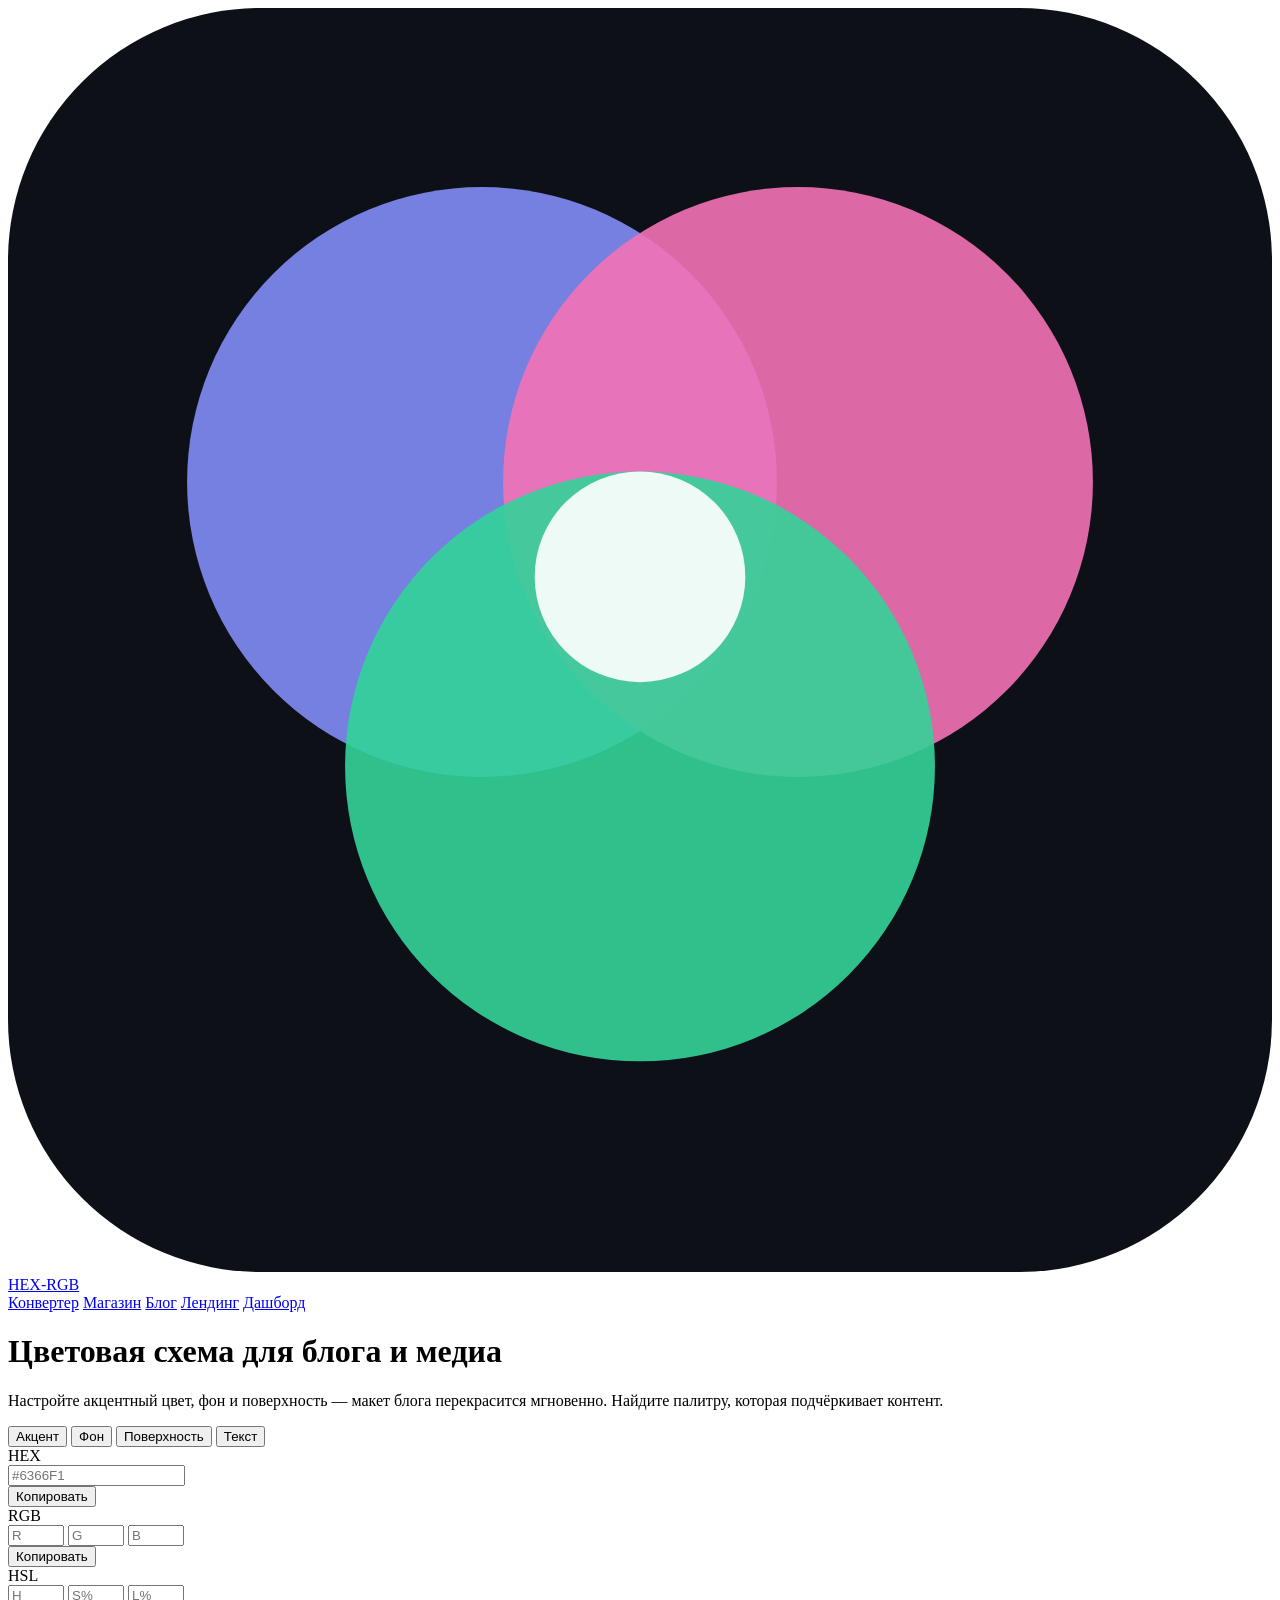
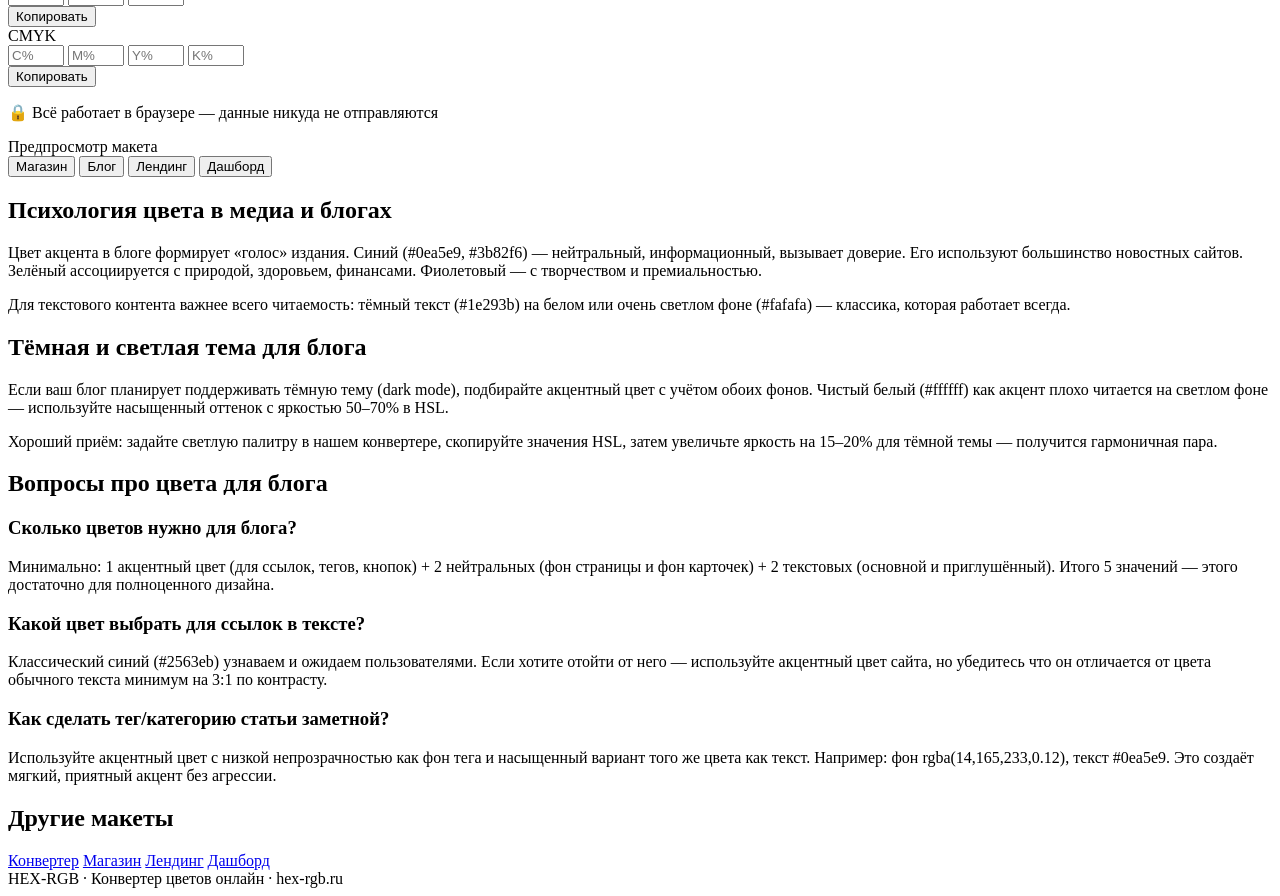
==== shablon-blog.html @ 902b15d2 "Add files via upload" ====
<!doctype html>
<html lang="ru">
<head>
<meta charset="UTF-8">
<meta name="viewport" content="width=device-width, initial-scale=1.0">
<title>Цветовая схема для блога и медиа — подбор палитры онлайн | hex-rgb.ru</title>
<meta name="description" content="Подберите цвета для блога, медиа или новостного сайта. Живой макет с карточками статей покажет как выглядит ваша палитра.">
<link rel="canonical" href="https://hex-rgb.ru/shablon-blog.html">
<meta property="og:type" content="website">
<meta property="og:title" content="Цветовая схема для блога и медиа — подбор палитры онлайн | hex-rgb.ru">
<meta property="og:description" content="Подберите цвета для блога, медиа или новостного сайта. Живой макет с карточками статей покажет как выглядит ваша палитра.">
<meta property="og:url" content="https://hex-rgb.ru/shablon-blog.html">
<link rel="icon" type="image/svg+xml" href="./favicon.svg">
<link rel="preconnect" href="https://fonts.googleapis.com">
<link rel="preconnect" href="https://fonts.gstatic.com" crossorigin>
<link href="https://fonts.googleapis.com/css2?family=Inter:wght@400;500;600;700&family=JetBrains+Mono:wght@500&family=Manrope:wght@700;800&display=swap" rel="stylesheet">
<link rel="stylesheet" href="./assets/style.css">
<script>
window.PAGE_CONFIG = {mockupType: "blog", defaultColors: {"accent": "#0ea5e9", "bg": "#ffffff", "surface": "#f0f9ff", "text": "#0f172a"}};
</script>
</head>
<body>
<!-- YANDEX_METRIKA -->

<header class="site-header">
  <div class="inner">
    <a href="./index.html" class="brand">
      <img src="./favicon.svg" alt="HEX-RGB">
      <span>HEX-RGB</span>
    </a>
    <nav class="site-nav">
      <a href="./index.html">Конвертер</a>
      <a href="./shablon-magazin.html">Магазин</a>
      <a href="./shablon-blog.html" class="active">Блог</a>
      <a href="./shablon-lending.html">Лендинг</a>
      <a href="./shablon-dashboard.html">Дашборд</a>
    </nav>
  </div>
</header>

<div class="hero">
  <h1>Цветовая схема для блога и медиа</h1>
  <p>Настройте акцентный цвет, фон и поверхность — макет блога перекрасится мгновенно. Найдите палитру, которая подчёркивает контент.</p>
</div>

    <div class="tool-wrap">
      <!-- CONVERTER -->
      <div class="converter">
        <div class="roles">
          <button class="role-btn active" data-role="accent"><span class="role-dot"></span>Акцент</button>
          <button class="role-btn" data-role="bg"><span class="role-dot"></span>Фон</button>
          <button class="role-btn" data-role="surface"><span class="role-dot"></span>Поверхность</button>
          <button class="role-btn" data-role="text"><span class="role-dot"></span>Текст</button>
        </div>

        <div class="swatch-wrap">
          <div class="swatch">
            <div class="swatch-checkers"></div>
            <div class="swatch-color"></div>
          </div>
        </div>

        <div class="formats">
          <div class="fmt-row">
            <span class="fmt-label">HEX</span>
            <div class="fmt-inputs"><input id="inp-hex" type="text" placeholder="#6366F1" maxlength="7"></div>
            <button class="copy-btn" id="copy-hex">Копировать</button>
          </div>
          <div class="fmt-row">
            <span class="fmt-label">RGB</span>
            <div class="fmt-inputs">
              <input id="inp-r" type="number" min="0" max="255" placeholder="R">
              <input id="inp-g" type="number" min="0" max="255" placeholder="G">
              <input id="inp-b" type="number" min="0" max="255" placeholder="B">
            </div>
            <button class="copy-btn" id="copy-rgb">Копировать</button>
          </div>
          <div class="fmt-row">
            <span class="fmt-label">HSL</span>
            <div class="fmt-inputs">
              <input id="inp-h" type="number" min="0" max="360" placeholder="H">
              <input id="inp-s" type="number" min="0" max="100" placeholder="S%">
              <input id="inp-l" type="number" min="0" max="100" placeholder="L%">
            </div>
            <button class="copy-btn" id="copy-hsl">Копировать</button>
          </div>
          <div class="fmt-row">
            <span class="fmt-label">CMYK</span>
            <div class="fmt-inputs">
              <input id="inp-c" type="number" min="0" max="100" placeholder="C%">
              <input id="inp-m" type="number" min="0" max="100" placeholder="M%">
              <input id="inp-y" type="number" min="0" max="100" placeholder="Y%">
              <input id="inp-k" type="number" min="0" max="100" placeholder="K%">
            </div>
            <button class="copy-btn" id="copy-cmyk">Копировать</button>
          </div>
        </div>
        <p class="privacy">🔒 Всё работает в браузере — данные никуда не отправляются</p>
      </div>

      <!-- MOCKUP -->
      <div class="mockup-panel">
        <div class="mockup-header">
          <span class="mockup-title">Предпросмотр макета</span>
          <div class="mockup-tabs">
            <button class="mock-tab " data-mock="shop">Магазин</button>
            <button class="mock-tab active" data-mock="blog">Блог</button>
            <button class="mock-tab " data-mock="landing">Лендинг</button>
            <button class="mock-tab " data-mock="dashboard">Дашборд</button>
          </div>
        </div>
        <div class="mockup-body">
          <div class="mockup"></div>
        </div>
      </div>
    </div>

<div class="article-grid">
  <div class="article-card">
    <h2>Психология цвета в медиа и блогах</h2>
    <p>Цвет акцента в блоге формирует «голос» издания. Синий (#0ea5e9, #3b82f6) —
    нейтральный, информационный, вызывает доверие. Его используют большинство
    новостных сайтов. Зелёный ассоциируется с природой, здоровьем, финансами.
    Фиолетовый — с творчеством и премиальностью.</p>
    <p>Для текстового контента важнее всего читаемость: тёмный текст (#1e293b)
    на белом или очень светлом фоне (#fafafa) — классика, которая работает всегда.</p>
  </div>
  <div class="article-card">
    <h2>Тёмная и светлая тема для блога</h2>
    <p>Если ваш блог планирует поддерживать тёмную тему (dark mode), подбирайте
    акцентный цвет с учётом обоих фонов. Чистый белый (#ffffff) как акцент плохо
    читается на светлом фоне — используйте насыщенный оттенок с яркостью 50–70%
    в HSL.</p>
    <p>Хороший приём: задайте светлую палитру в нашем конвертере, скопируйте
    значения HSL, затем увеличьте яркость на 15–20% для тёмной темы —
    получится гармоничная пара.</p>
  </div>
</div>

<div class="faq-wrap">
  <h2>Вопросы про цвета для блога</h2>
  <div class="faq-item"><h3>Сколько цветов нужно для блога?</h3>
  <p>Минимально: 1 акцентный цвет (для ссылок, тегов, кнопок) + 2 нейтральных (фон страницы и фон карточек) + 2 текстовых (основной и приглушённый). Итого 5 значений — этого достаточно для полноценного дизайна.</p></div>
  <div class="faq-item"><h3>Какой цвет выбрать для ссылок в тексте?</h3>
  <p>Классический синий (#2563eb) узнаваем и ожидаем пользователями. Если хотите отойти от него — используйте акцентный цвет сайта, но убедитесь что он отличается от цвета обычного текста минимум на 3:1 по контрасту.</p></div>
  <div class="faq-item"><h3>Как сделать тег/категорию статьи заметной?</h3>
  <p>Используйте акцентный цвет с низкой непрозрачностью как фон тега и насыщенный вариант того же цвета как текст. Например: фон rgba(14,165,233,0.12), текст #0ea5e9. Это создаёт мягкий, приятный акцент без агрессии.</p></div>
</div>

<div class="related-wrap">
  <h2>Другие макеты</h2>
  <div class="related-links">
    <a href="./index.html">Конвертер</a>
    <a href="./shablon-magazin.html">Магазин</a>
    <a href="./shablon-lending.html">Лендинг</a>
    <a href="./shablon-dashboard.html">Дашборд</a>
  </div>
</div>

<footer class="site-footer">
  HEX-RGB · Конвертер цветов онлайн · hex-rgb.ru
</footer>

<script src="./assets/tool.js"></script>
</body>
</html>
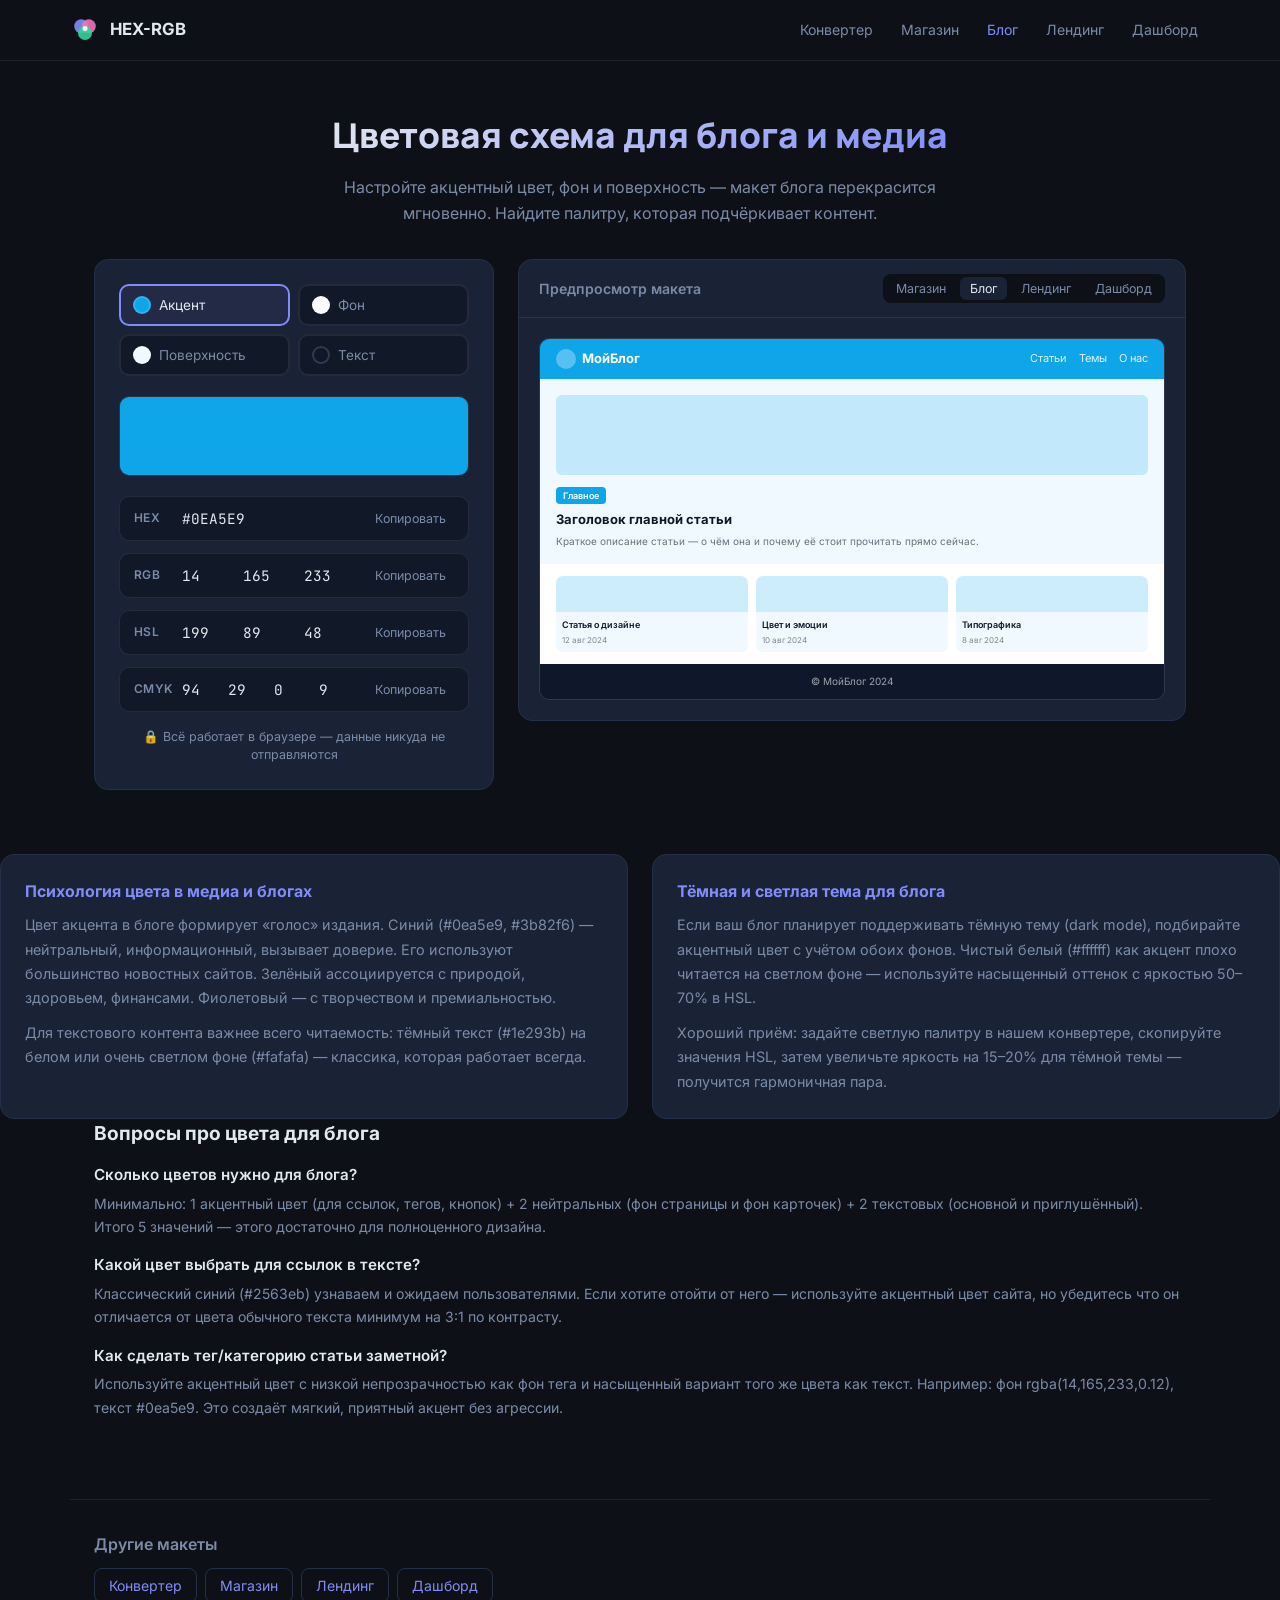
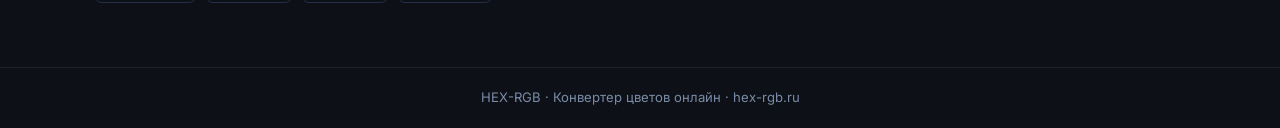
==== commit 2109d3f5: "Add files via upload" ====
--- a/shablon-blog.html
+++ b/shablon-blog.html
@@ -20,7 +20,17 @@
 </script>
 </head>
 <body>
-<!-- YANDEX_METRIKA -->
+<script type="text/javascript">
+    (function(m,e,t,r,i,k,a){
+        m[i]=m[i]||function(){(m[i].a=m[i].a||[]).push(arguments)};
+        m[i].l=1*new Date();
+        for (var j = 0; j < document.scripts.length; j++) {if (document.scripts[j].src === r) { return; }}
+        k=e.createElement(t),a=e.getElementsByTagName(t)[0],k.async=1,k.src=r,a.parentNode.insertBefore(k,a)
+    })(window, document,'script','https://mc.yandex.ru/metrika/tag.js?id=111964818', 'ym');
+
+    ym(111964818, 'init', {ssr:true, webvisor:true, clickmap:true, ecommerce:"dataLayer", referrer: document.referrer, url: location.href, accurateTrackBounce:true, trackLinks:true});
+</script>
+<noscript><div><img src="https://mc.yandex.ru/watch/111964818" style="position:absolute; left:-9999px;" alt="" /></div></noscript>
 
 <header class="site-header">
   <div class="inner">
--- a/assets/style.css
+++ b/assets/style.css
@@ -0,0 +1,640 @@
+/* hex-rgb.ru — Color Converter */
+:root {
+  --bg:        #0d1117;
+  --bg-soft:   #111827;
+  --card:      #1a2235;
+  --card-b:    #243047;
+  --text:      #e2e8f0;
+  --text-muted:#7a8ba8;
+  --accent:    #818cf8;
+  --accent2:   #a78bfa;
+  --line:      rgba(255,255,255,.08);
+  --radius:    14px;
+  --shadow:    0 8px 32px rgba(0,0,0,.4);
+}
+
+*, *::before, *::after { box-sizing: border-box; margin: 0; padding: 0; }
+
+html { font-size: 16px; }
+
+body {
+  background: var(--bg);
+  color: var(--text);
+  font-family: 'Inter', sans-serif;
+  min-height: 100vh;
+  line-height: 1.5;
+}
+
+/* ── HEADER ── */
+.site-header {
+  border-bottom: 1px solid var(--line);
+  padding: 0 24px;
+}
+.site-header .inner {
+  max-width: 1140px;
+  margin: 0 auto;
+  height: 60px;
+  display: flex;
+  align-items: center;
+  justify-content: space-between;
+}
+.brand {
+  display: flex;
+  align-items: center;
+  gap: 10px;
+  text-decoration: none;
+  color: var(--text);
+  font-weight: 700;
+  font-size: 1.05rem;
+}
+.brand img { width: 30px; height: 30px; }
+.site-nav { display: flex; gap: 4px; }
+.site-nav a {
+  color: var(--text-muted);
+  text-decoration: none;
+  font-size: .88rem;
+  padding: 6px 12px;
+  border-radius: 8px;
+  transition: color .2s, background .2s;
+}
+.site-nav a:hover { color: var(--text); background: var(--line); }
+.site-nav a.active { color: var(--accent); }
+
+/* ── HERO ── */
+.hero {
+  text-align: center;
+  padding: 48px 24px 32px;
+  max-width: 680px;
+  margin: 0 auto;
+}
+.hero h1 {
+  font-family: 'Manrope', sans-serif;
+  font-size: clamp(1.6rem, 4vw, 2.2rem);
+  font-weight: 800;
+  margin-bottom: 12px;
+  background: linear-gradient(135deg, var(--text) 0%, var(--accent) 100%);
+  -webkit-background-clip: text;
+  -webkit-text-fill-color: transparent;
+  background-clip: text;
+}
+.hero p {
+  color: var(--text-muted);
+  font-size: 1rem;
+  line-height: 1.65;
+}
+
+/* ── MAIN LAYOUT ── */
+.tool-wrap {
+  max-width: 1140px;
+  margin: 0 auto;
+  padding: 0 24px 64px;
+  display: grid;
+  grid-template-columns: 400px 1fr;
+  gap: 24px;
+  align-items: start;
+}
+
+/* ── CONVERTER PANEL ── */
+.converter {
+  background: var(--card);
+  border: 1px solid var(--card-b);
+  border-radius: var(--radius);
+  padding: 24px;
+  position: sticky;
+  top: 24px;
+}
+
+/* roles */
+.roles {
+  display: grid;
+  grid-template-columns: 1fr 1fr;
+  gap: 8px;
+  margin-bottom: 20px;
+}
+.role-btn {
+  background: var(--bg-soft);
+  border: 2px solid var(--line);
+  border-radius: 10px;
+  padding: 10px 12px;
+  cursor: pointer;
+  display: flex;
+  align-items: center;
+  gap: 8px;
+  transition: border-color .2s, background .2s;
+  color: var(--text-muted);
+  font-size: .85rem;
+  font-family: 'Inter', sans-serif;
+}
+.role-btn.active {
+  border-color: var(--accent);
+  background: rgba(129,140,248,.08);
+  color: var(--text);
+}
+.role-dot {
+  width: 18px;
+  height: 18px;
+  border-radius: 50%;
+  border: 2px solid rgba(255,255,255,.15);
+  flex-shrink: 0;
+  transition: background .3s;
+}
+
+/* preview swatch */
+.swatch-wrap { margin-bottom: 20px; }
+.swatch {
+  width: 100%;
+  height: 80px;
+  border-radius: 10px;
+  border: 1px solid var(--line);
+  transition: background .2s;
+  position: relative;
+  overflow: hidden;
+}
+.swatch-checkers {
+  position: absolute; inset: 0;
+  background-image:
+    linear-gradient(45deg, #333 25%, transparent 25%),
+    linear-gradient(-45deg, #333 25%, transparent 25%),
+    linear-gradient(45deg, transparent 75%, #333 75%),
+    linear-gradient(-45deg, transparent 75%, #333 75%);
+  background-size: 12px 12px;
+  background-position: 0 0, 0 6px, 6px -6px, -6px 0;
+  z-index: 0;
+}
+.swatch-color {
+  position: absolute; inset: 0;
+  transition: background .15s;
+  z-index: 1;
+}
+
+/* format inputs */
+.formats { display: flex; flex-direction: column; gap: 12px; }
+
+.fmt-row {
+  display: flex;
+  align-items: center;
+  gap: 8px;
+  background: var(--bg-soft);
+  border: 1px solid var(--line);
+  border-radius: 10px;
+  padding: 10px 14px;
+  transition: border-color .2s;
+}
+.fmt-row:focus-within { border-color: var(--accent); }
+
+.fmt-label {
+  font-size: .75rem;
+  font-weight: 600;
+  color: var(--text-muted);
+  width: 40px;
+  flex-shrink: 0;
+  letter-spacing: .04em;
+  text-transform: uppercase;
+}
+
+.fmt-inputs { display: flex; gap: 6px; flex: 1; }
+
+.fmt-inputs input {
+  background: transparent;
+  border: none;
+  outline: none;
+  color: var(--text);
+  font-family: 'JetBrains Mono', monospace;
+  font-size: .9rem;
+  width: 0;
+  flex: 1;
+  min-width: 0;
+}
+.fmt-inputs input::placeholder { color: var(--text-muted); }
+
+.copy-btn {
+  background: transparent;
+  border: none;
+  cursor: pointer;
+  color: var(--text-muted);
+  font-size: .78rem;
+  padding: 4px 8px;
+  border-radius: 6px;
+  transition: color .2s, background .2s;
+  white-space: nowrap;
+  font-family: 'Inter', sans-serif;
+}
+.copy-btn:hover { color: var(--accent); background: rgba(129,140,248,.1); }
+.copy-btn.copied { color: #4ade80; }
+
+.privacy {
+  margin-top: 16px;
+  font-size: .78rem;
+  color: var(--text-muted);
+  text-align: center;
+}
+
+/* ── MOCKUP PANEL ── */
+.mockup-panel {
+  background: var(--card);
+  border: 1px solid var(--card-b);
+  border-radius: var(--radius);
+  overflow: hidden;
+}
+
+.mockup-header {
+  padding: 14px 20px;
+  border-bottom: 1px solid var(--line);
+  display: flex;
+  align-items: center;
+  justify-content: space-between;
+}
+.mockup-title {
+  font-size: .88rem;
+  font-weight: 600;
+  color: var(--text-muted);
+}
+.mockup-tabs {
+  display: flex;
+  gap: 4px;
+  background: var(--bg);
+  border-radius: 8px;
+  padding: 3px;
+}
+.mock-tab {
+  font-size: .78rem;
+  padding: 4px 10px;
+  border-radius: 6px;
+  border: none;
+  cursor: pointer;
+  background: transparent;
+  color: var(--text-muted);
+  font-family: 'Inter', sans-serif;
+  transition: background .2s, color .2s;
+}
+.mock-tab.active {
+  background: var(--card);
+  color: var(--text);
+}
+
+.mockup-body { padding: 20px; }
+
+/* ── THE MOCKUP ITSELF ── */
+.mockup {
+  border-radius: 10px;
+  overflow: hidden;
+  border: 1px solid rgba(255,255,255,.1);
+  font-family: 'Inter', sans-serif;
+  font-size: 13px;
+  /* color roles controlled by JS */
+  --m-accent:  #6366f1;
+  --m-bg:      #ffffff;
+  --m-surface: #f1f5f9;
+  --m-text:    #1e293b;
+}
+
+/* SHOP mockup */
+.mock-shop-header {
+  background: var(--m-accent);
+  color: #fff;
+  padding: 10px 16px;
+  display: flex;
+  align-items: center;
+  justify-content: space-between;
+}
+.mock-logo { font-weight: 700; font-size: 13px; display: flex; align-items: center; gap: 6px; }
+.mock-logo-dot { width: 20px; height: 20px; border-radius: 50%; background: rgba(255,255,255,.3); }
+.mock-nav-items { display: flex; gap: 12px; font-size: 11px; opacity: .85; }
+.mock-cart { font-size: 16px; }
+
+.mock-hero {
+  background: var(--m-surface);
+  padding: 20px 16px;
+  display: flex;
+  justify-content: space-between;
+  align-items: center;
+}
+.mock-hero-text h2 {
+  color: var(--m-text);
+  font-size: 15px;
+  font-weight: 700;
+  margin-bottom: 4px;
+}
+.mock-hero-text p { color: var(--m-text); opacity: .6; font-size: 11px; }
+.mock-btn {
+  background: var(--m-accent);
+  color: #fff;
+  border: none;
+  border-radius: 6px;
+  padding: 7px 14px;
+  font-size: 11px;
+  font-weight: 600;
+  cursor: pointer;
+  white-space: nowrap;
+  font-family: inherit;
+}
+
+.mock-products {
+  background: var(--m-bg);
+  padding: 16px;
+  display: grid;
+  grid-template-columns: repeat(3, 1fr);
+  gap: 10px;
+}
+.mock-card {
+  background: var(--m-surface);
+  border-radius: 8px;
+  overflow: hidden;
+}
+.mock-card-img {
+  height: 60px;
+  background: var(--m-accent);
+  opacity: .18;
+}
+.mock-card-body { padding: 8px; }
+.mock-card-name { font-size: 10px; font-weight: 600; color: var(--m-text); margin-bottom: 2px; }
+.mock-card-price { font-size: 11px; font-weight: 700; color: var(--m-accent); margin-bottom: 6px; }
+.mock-card-btn {
+  width: 100%;
+  background: var(--m-accent);
+  color: #fff;
+  border: none;
+  border-radius: 4px;
+  padding: 5px;
+  font-size: 9px;
+  font-weight: 600;
+  cursor: pointer;
+  font-family: inherit;
+}
+
+.mock-footer {
+  background: var(--m-text);
+  color: rgba(255,255,255,.6);
+  padding: 10px 16px;
+  font-size: 10px;
+  text-align: center;
+}
+
+/* BLOG mockup */
+.mock-blog-header {
+  background: var(--m-accent);
+  color: #fff;
+  padding: 10px 16px;
+  display: flex;
+  align-items: center;
+  justify-content: space-between;
+}
+.mock-featured {
+  background: var(--m-surface);
+  padding: 16px;
+}
+.mock-featured-img {
+  height: 80px;
+  background: var(--m-accent);
+  opacity: .2;
+  border-radius: 6px;
+  margin-bottom: 10px;
+}
+.mock-featured h2 { color: var(--m-text); font-size: 13px; font-weight: 700; margin-bottom: 4px; }
+.mock-featured p { color: var(--m-text); opacity: .6; font-size: 10px; line-height: 1.4; }
+.mock-tag {
+  display: inline-block;
+  background: var(--m-accent);
+  color: #fff;
+  border-radius: 4px;
+  padding: 2px 7px;
+  font-size: 9px;
+  font-weight: 600;
+  margin-bottom: 6px;
+}
+.mock-articles {
+  background: var(--m-bg);
+  padding: 12px 16px;
+  display: grid;
+  grid-template-columns: repeat(3,1fr);
+  gap: 8px;
+}
+.mock-article-card {
+  background: var(--m-surface);
+  border-radius: 7px;
+  overflow: hidden;
+}
+.mock-article-img { height: 36px; background: var(--m-accent); opacity: .15; }
+.mock-article-body { padding: 6px; }
+.mock-article-title { font-size: 9px; font-weight: 600; color: var(--m-text); margin-bottom: 3px; }
+.mock-article-date { font-size: 8px; color: var(--m-text); opacity: .5; }
+
+/* LANDING mockup */
+.mock-land-header {
+  background: var(--m-bg);
+  border-bottom: 1px solid rgba(0,0,0,.08);
+  padding: 10px 16px;
+  display: flex;
+  align-items: center;
+  justify-content: space-between;
+}
+.mock-land-header .mock-logo { color: var(--m-accent); }
+.mock-hero-land {
+  background: var(--m-accent);
+  padding: 28px 16px;
+  text-align: center;
+  color: #fff;
+}
+.mock-hero-land h2 { font-size: 16px; font-weight: 800; margin-bottom: 6px; }
+.mock-hero-land p { font-size: 10px; opacity: .8; margin-bottom: 14px; }
+.mock-btn-land {
+  background: #fff;
+  color: var(--m-accent);
+  border: none;
+  border-radius: 6px;
+  padding: 8px 18px;
+  font-size: 11px;
+  font-weight: 700;
+  cursor: pointer;
+  font-family: inherit;
+}
+.mock-features {
+  background: var(--m-bg);
+  padding: 16px;
+  display: grid;
+  grid-template-columns: repeat(3,1fr);
+  gap: 10px;
+}
+.mock-feature {
+  background: var(--m-surface);
+  border-radius: 8px;
+  padding: 10px;
+  text-align: center;
+}
+.mock-feature-icon {
+  width: 28px; height: 28px;
+  background: var(--m-accent);
+  border-radius: 8px;
+  margin: 0 auto 6px;
+  opacity: .8;
+}
+.mock-feature-title { font-size: 9px; font-weight: 700; color: var(--m-text); margin-bottom: 3px; }
+.mock-feature-desc { font-size: 8px; color: var(--m-text); opacity: .55; line-height: 1.3; }
+.mock-cta {
+  background: var(--m-surface);
+  padding: 20px 16px;
+  text-align: center;
+}
+.mock-cta h3 { color: var(--m-text); font-size: 13px; font-weight: 700; margin-bottom: 10px; }
+
+/* DASHBOARD mockup */
+.mock-dash {
+  display: grid;
+  grid-template-columns: 80px 1fr;
+  background: var(--m-bg);
+  min-height: 260px;
+}
+.mock-sidebar {
+  background: var(--m-accent);
+  padding: 12px 8px;
+  display: flex;
+  flex-direction: column;
+  gap: 4px;
+}
+.mock-sidebar-logo {
+  color: #fff;
+  font-size: 10px;
+  font-weight: 700;
+  text-align: center;
+  margin-bottom: 12px;
+  padding-bottom: 8px;
+  border-bottom: 1px solid rgba(255,255,255,.2);
+}
+.mock-nav-item {
+  color: rgba(255,255,255,.7);
+  font-size: 9px;
+  padding: 6px 8px;
+  border-radius: 5px;
+  display: flex;
+  align-items: center;
+  gap: 5px;
+}
+.mock-nav-item.active { background: rgba(255,255,255,.2); color: #fff; }
+.mock-nav-dot { width: 6px; height: 6px; border-radius: 50%; background: currentColor; }
+.mock-dash-main { padding: 12px; }
+.mock-dash-title { font-size: 11px; font-weight: 700; color: var(--m-text); margin-bottom: 10px; }
+.mock-stats { display: grid; grid-template-columns: repeat(3,1fr); gap: 6px; margin-bottom: 10px; }
+.mock-stat {
+  background: var(--m-surface);
+  border-radius: 6px;
+  padding: 8px;
+}
+.mock-stat-val { font-size: 13px; font-weight: 700; color: var(--m-accent); }
+.mock-stat-label { font-size: 8px; color: var(--m-text); opacity: .55; }
+.mock-chart-area {
+  background: var(--m-surface);
+  border-radius: 6px;
+  padding: 8px;
+  height: 60px;
+  display: flex;
+  align-items: flex-end;
+  gap: 4px;
+}
+.mock-bar {
+  flex: 1;
+  background: var(--m-accent);
+  border-radius: 3px 3px 0 0;
+  opacity: .7;
+}
+
+/* ── ARTICLE SECTION ── */
+.article-wrap {
+  max-width: 1140px;
+  margin: 0 auto;
+  padding: 0 24px 64px;
+}
+.article-grid {
+  display: grid;
+  grid-template-columns: 1fr 1fr;
+  gap: 24px;
+}
+.article-card {
+  background: var(--card);
+  border: 1px solid var(--card-b);
+  border-radius: var(--radius);
+  padding: 24px;
+}
+.article-card h2 {
+  font-size: 1rem;
+  font-weight: 700;
+  margin-bottom: 10px;
+  color: var(--accent);
+}
+.article-card p {
+  font-size: .9rem;
+  color: var(--text-muted);
+  line-height: 1.7;
+  margin-bottom: 10px;
+}
+.article-card p:last-child { margin-bottom: 0; }
+
+/* ── FAQ ── */
+.faq-wrap {
+  max-width: 1140px;
+  margin: 0 auto;
+  padding: 0 24px 64px;
+}
+.faq-wrap h2 {
+  font-size: 1.2rem;
+  font-weight: 700;
+  margin-bottom: 16px;
+}
+.faq-item { margin-bottom: 16px; }
+.faq-item h3 {
+  font-size: .95rem;
+  font-weight: 600;
+  margin-bottom: 5px;
+}
+.faq-item p {
+  font-size: .88rem;
+  color: var(--text-muted);
+  line-height: 1.65;
+}
+
+/* ── RELATED ── */
+.related-wrap {
+  max-width: 1140px;
+  margin: 0 auto;
+  padding: 0 24px 64px;
+  border-top: 1px solid var(--line);
+  padding-top: 32px;
+}
+.related-wrap h2 { font-size: 1rem; font-weight: 600; margin-bottom: 12px; color: var(--text-muted); }
+.related-links { display: flex; flex-wrap: wrap; gap: 8px; }
+.related-links a {
+  color: var(--accent);
+  text-decoration: none;
+  font-size: .88rem;
+  padding: 6px 14px;
+  border: 1px solid var(--card-b);
+  border-radius: 8px;
+  transition: background .2s, border-color .2s;
+}
+.related-links a:hover { background: var(--card); border-color: var(--accent); }
+
+/* ── FOOTER ── */
+.site-footer {
+  border-top: 1px solid var(--line);
+  padding: 20px 24px;
+  text-align: center;
+  font-size: .82rem;
+  color: var(--text-muted);
+}
+
+/* ── RESPONSIVE ── */
+@media (max-width: 860px) {
+  .tool-wrap {
+    grid-template-columns: 1fr;
+  }
+  .converter { position: static; }
+  .article-grid { grid-template-columns: 1fr; }
+  .mock-products,
+  .mock-articles,
+  .mock-features,
+  .mock-stats { grid-template-columns: repeat(2,1fr); }
+}
+@media (max-width: 560px) {
+  .site-nav { display: none; }
+  .hero { padding: 32px 16px 20px; }
+  .tool-wrap { padding: 0 16px 48px; }
+}
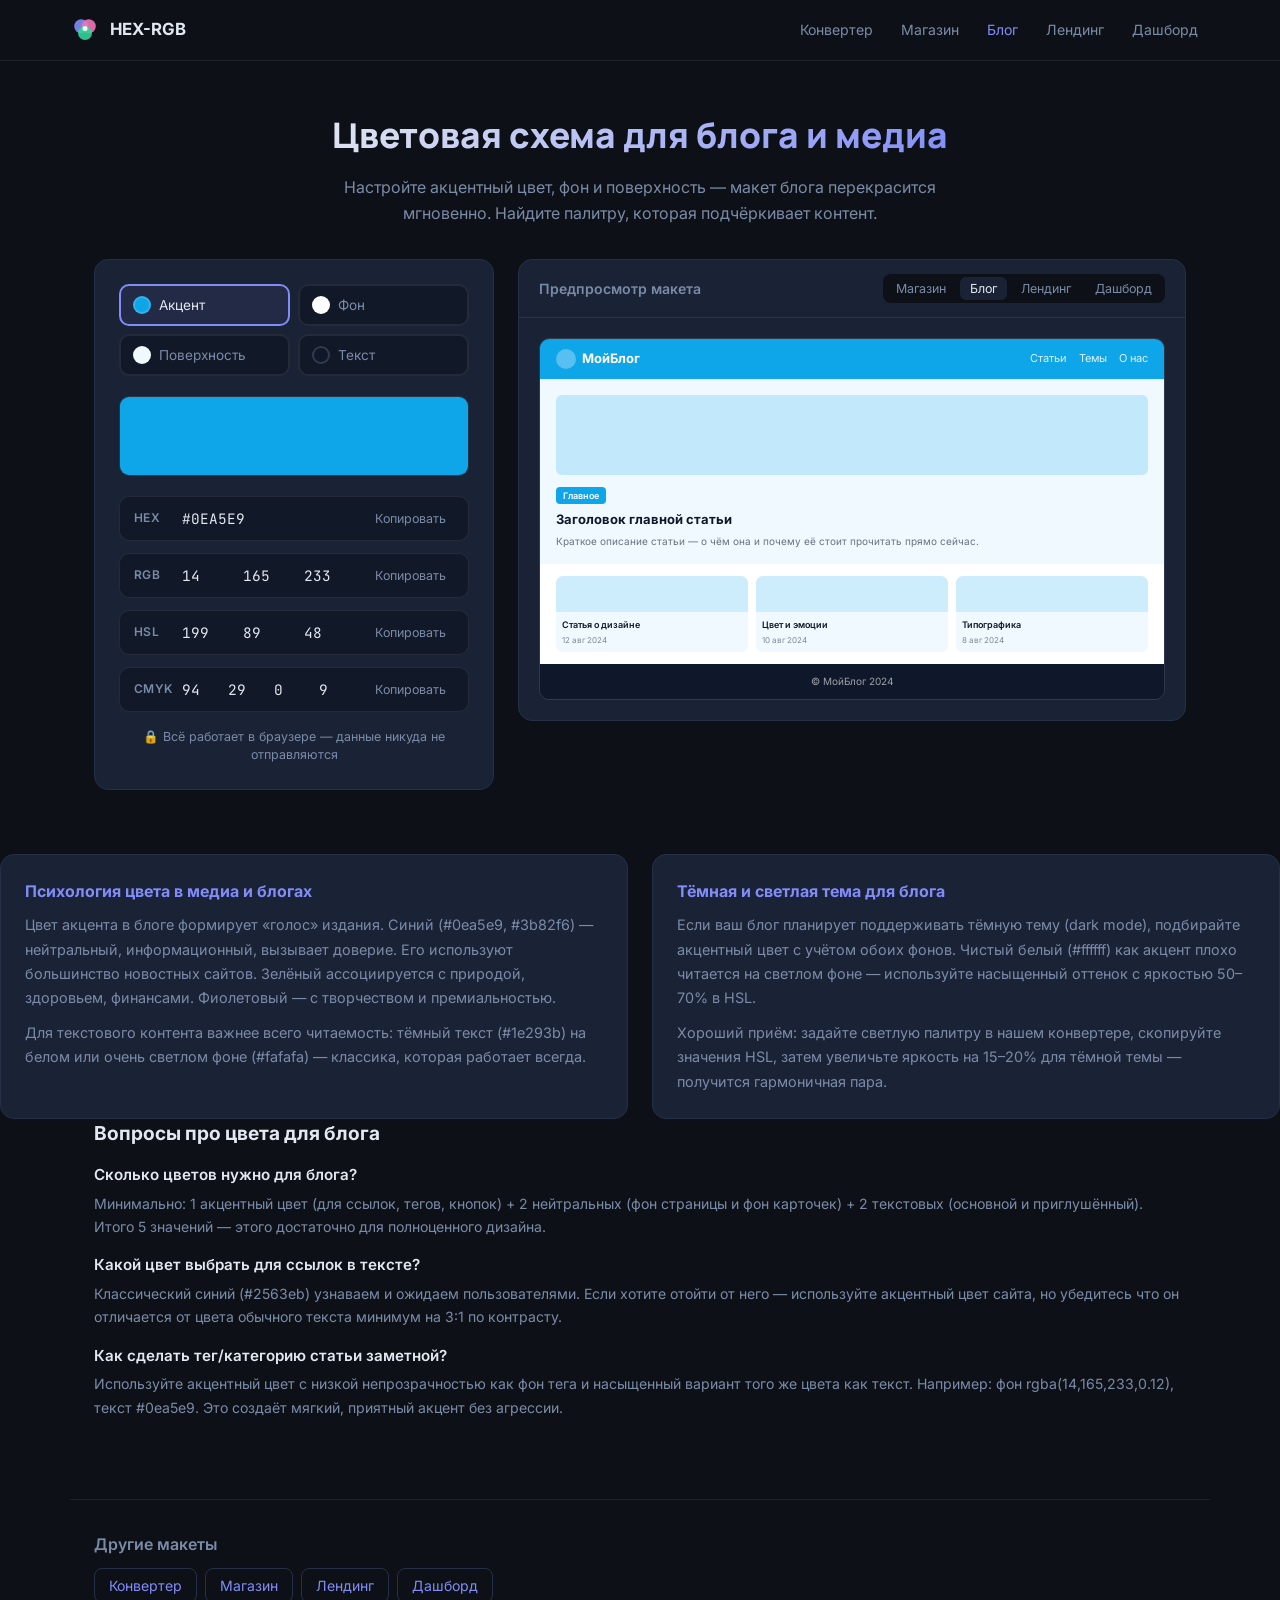
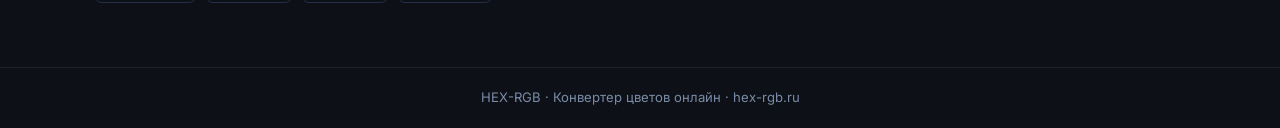
==== commit dd7cbdb9: "Add files via upload" ====
--- a/shablon-blog.html
+++ b/shablon-blog.html
@@ -54,7 +54,6 @@
 </div>
 
     <div class="tool-wrap">
-      <!-- CONVERTER -->
       <div class="converter">
         <div class="roles">
           <button class="role-btn active" data-role="accent"><span class="role-dot"></span>Акцент</button>
@@ -108,7 +107,6 @@
         <p class="privacy">🔒 Всё работает в браузере — данные никуда не отправляются</p>
       </div>
 
-      <!-- MOCKUP -->
       <div class="mockup-panel">
         <div class="mockup-header">
           <span class="mockup-title">Предпросмотр макета</span>
